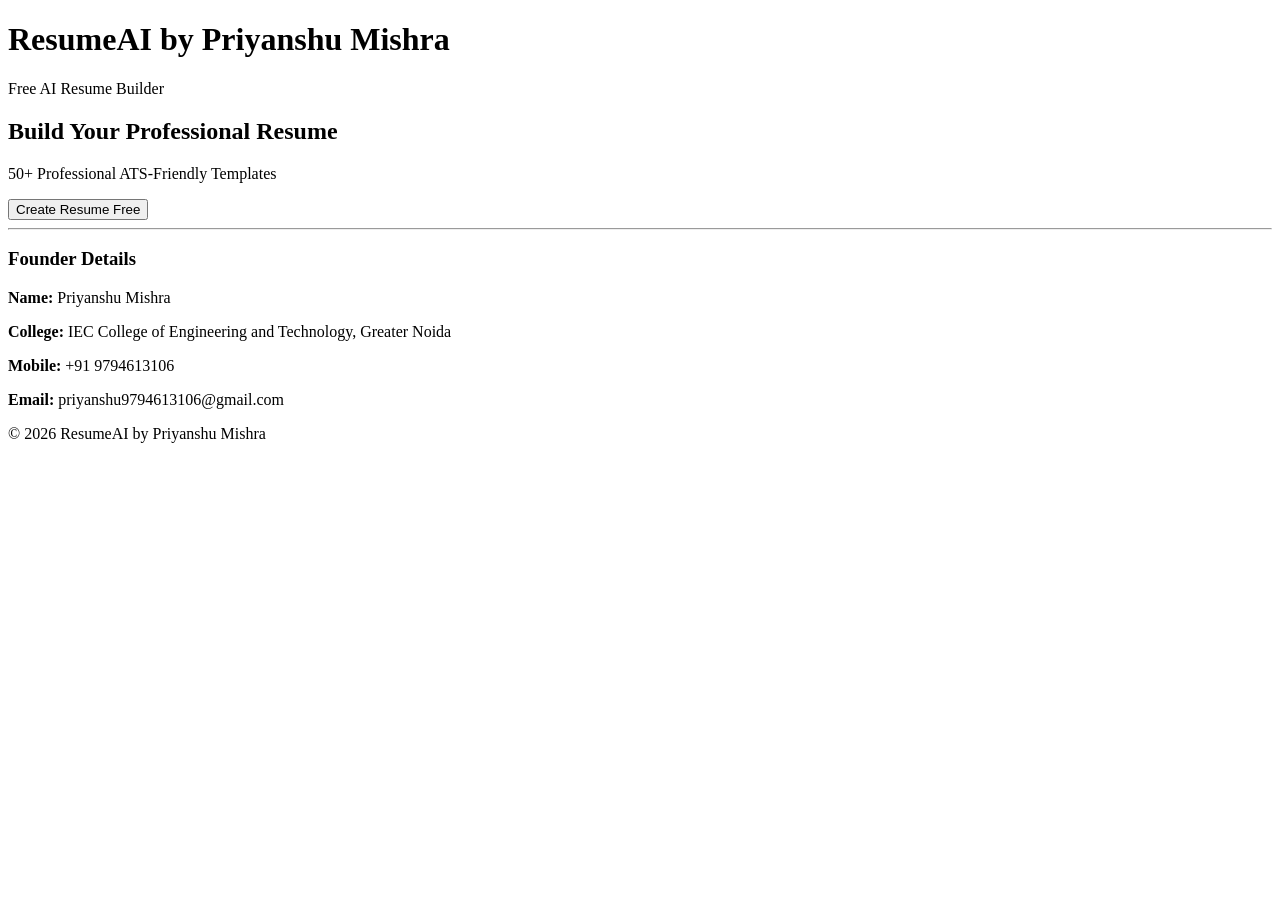
==== index.html @ 83fad62c "Create index.html" ====
<!DOCTYPE html>
<html lang="en">
<head>
  <meta charset="UTF-8">
  <meta name="viewport" content="width=device-width, initial-scale=1.0">
  <title>ResumeAI by Priyanshu Mishra</title>
  <link rel="stylesheet" href="style.css">
</head>
<body>

<header>
  <h1>ResumeAI by Priyanshu Mishra</h1>
  <p>Free AI Resume Builder</p>
</header>

<section>
  <h2>Build Your Professional Resume</h2>
  <p>50+ Professional ATS-Friendly Templates</p>
  <button>Create Resume Free</button>

  <hr>

  <h3>Founder Details</h3>
  <p><strong>Name:</strong> Priyanshu Mishra</p>
  <p><strong>College:</strong> IEC College of Engineering and Technology, Greater Noida</p>
  <p><strong>Mobile:</strong> +91 9794613106</p>
  <p><strong>Email:</strong> priyanshu9794613106@gmail.com</p>
</section>

<footer>
  <p>© 2026 ResumeAI by Priyanshu Mishra</p>
</footer>

</body>
</html>
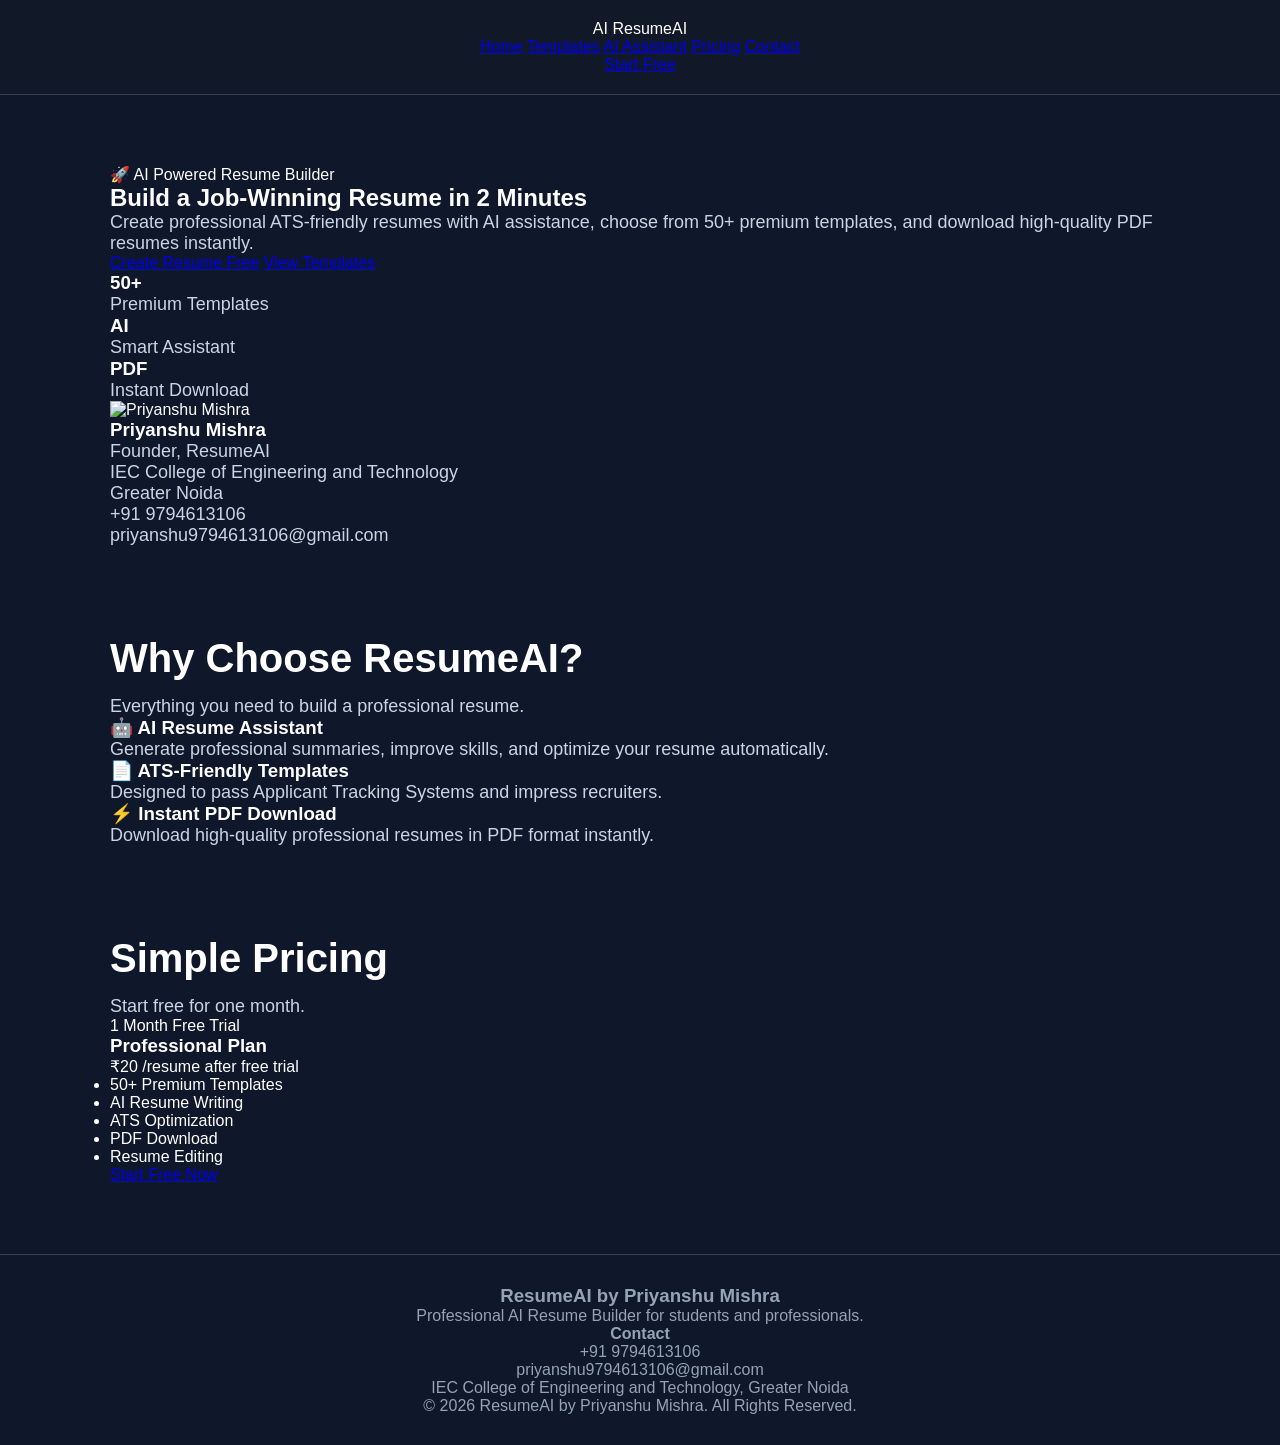
==== commit 8a52b92a: "Update index.html" ====
--- a/index.html
+++ b/index.html
@@ -3,33 +3,204 @@
 <head>
   <meta charset="UTF-8">
   <meta name="viewport" content="width=device-width, initial-scale=1.0">
-  <title>ResumeAI by Priyanshu Mishra</title>
+  <title>ResumeAI by Priyanshu Mishra | AI Resume Builder</title>
+
+  <meta name="description" content="Create professional ATS-friendly resumes with AI. 50+ premium templates, instant PDF download, and smart resume creation.">
+
+  <link rel="preconnect" href="https://fonts.googleapis.com">
+  <link rel="preconnect" href="https://fonts.gstatic.com" crossorigin>
+  <link href="https://fonts.googleapis.com/css2?family=Poppins:wght@300;400;500;600;700;800&display=swap" rel="stylesheet">
+
   <link rel="stylesheet" href="style.css">
 </head>
 <body>
 
-<header>
-  <h1>ResumeAI by Priyanshu Mishra</h1>
-  <p>Free AI Resume Builder</p>
-</header>
-
-<section>
-  <h2>Build Your Professional Resume</h2>
-  <p>50+ Professional ATS-Friendly Templates</p>
-  <button>Create Resume Free</button>
-
-  <hr>
-
-  <h3>Founder Details</h3>
-  <p><strong>Name:</strong> Priyanshu Mishra</p>
-  <p><strong>College:</strong> IEC College of Engineering and Technology, Greater Noida</p>
-  <p><strong>Mobile:</strong> +91 9794613106</p>
-  <p><strong>Email:</strong> priyanshu9794613106@gmail.com</p>
-</section>
-
-<footer>
-  <p>© 2026 ResumeAI by Priyanshu Mishra</p>
-</footer>
+  <!-- Navigation -->
+  <header class="navbar">
+    <div class="container nav-container">
+      <div class="logo">
+        <span class="logo-icon">AI</span>
+        <span>ResumeAI</span>
+      </div>
+
+      <nav class="nav-links">
+        <a href="#home">Home</a>
+        <a href="#templates">Templates</a>
+        <a href="#ai">AI Assistant</a>
+        <a href="#pricing">Pricing</a>
+        <a href="#contact">Contact</a>
+      </nav>
+
+      <a href="#pricing" class="nav-btn">Start Free</a>
+    </div>
+  </header>
+
+  <!-- Hero -->
+  <section class="hero" id="home">
+    <div class="container hero-grid">
+
+      <div class="hero-content">
+
+        <div class="hero-badge">
+          🚀 AI Powered Resume Builder
+        </div>
+
+        <h1>
+          Build a Job-Winning Resume in
+          <span>2 Minutes</span>
+        </h1>
+
+        <p class="hero-text">
+          Create professional ATS-friendly resumes with AI assistance,
+          choose from 50+ premium templates, and download high-quality PDF resumes instantly.
+        </p>
+
+        <div class="hero-buttons">
+          <a href="#pricing" class="btn-primary">Create Resume Free</a>
+          <a href="#templates" class="btn-secondary">View Templates</a>
+        </div>
+
+        <div class="hero-stats">
+          <div class="stat">
+            <h3>50+</h3>
+            <p>Premium Templates</p>
+          </div>
+
+          <div class="stat">
+            <h3>AI</h3>
+            <p>Smart Assistant</p>
+          </div>
+
+          <div class="stat">
+            <h3>PDF</h3>
+            <p>Instant Download</p>
+          </div>
+        </div>
+
+      </div>
+
+      <div class="hero-image">
+
+        <div class="profile-card">
+
+          <img src="profile.jpg" alt="Priyanshu Mishra">
+
+          <h3>Priyanshu Mishra</h3>
+
+          <p>Founder, ResumeAI</p>
+
+          <div class="profile-info">
+            <p>IEC College of Engineering and Technology</p>
+            <p>Greater Noida</p>
+            <p>+91 9794613106</p>
+            <p>priyanshu9794613106@gmail.com</p>
+          </div>
+
+        </div>
+
+      </div>
+
+    </div>
+  </section>
+
+  <!-- Features -->
+  <section class="features">
+
+    <div class="container">
+
+      <div class="section-title">
+        <h2>Why Choose ResumeAI?</h2>
+        <p>Everything you need to build a professional resume.</p>
+      </div>
+
+      <div class="feature-grid">
+
+        <div class="feature-card">
+          <h3>🤖 AI Resume Assistant</h3>
+          <p>Generate professional summaries, improve skills, and optimize your resume automatically.</p>
+        </div>
+
+        <div class="feature-card">
+          <h3>📄 ATS-Friendly Templates</h3>
+          <p>Designed to pass Applicant Tracking Systems and impress recruiters.</p>
+        </div>
+
+        <div class="feature-card">
+          <h3>⚡ Instant PDF Download</h3>
+          <p>Download high-quality professional resumes in PDF format instantly.</p>
+        </div>
+
+      </div>
+
+    </div>
+
+  </section>
+
+  <!-- Pricing -->
+  <section class="pricing" id="pricing">
+
+    <div class="container">
+
+      <div class="section-title">
+        <h2>Simple Pricing</h2>
+        <p>Start free for one month.</p>
+      </div>
+
+      <div class="pricing-card">
+
+        <div class="pricing-badge">
+          1 Month Free Trial
+        </div>
+
+        <h3>Professional Plan</h3>
+
+        <div class="price">
+          ₹20
+          <span>/resume after free trial</span>
+        </div>
+
+        <ul class="pricing-list">
+          <li>50+ Premium Templates</li>
+          <li>AI Resume Writing</li>
+          <li>ATS Optimization</li>
+          <li>PDF Download</li>
+          <li>Resume Editing</li>
+        </ul>
+
+        <a href="#" class="btn-primary full-width">Start Free Now</a>
+
+      </div>
+
+    </div>
+
+  </section>
+
+  <!-- Footer -->
+  <footer class="footer" id="contact">
+
+    <div class="container footer-grid">
+
+      <div>
+        <h3>ResumeAI by Priyanshu Mishra</h3>
+        <p>Professional AI Resume Builder for students and professionals.</p>
+      </div>
+
+      <div>
+        <h4>Contact</h4>
+        <p>+91 9794613106</p>
+        <p>priyanshu9794613106@gmail.com</p>
+        <p>IEC College of Engineering and Technology, Greater Noida</p>
+      </div>
+
+    </div>
+
+    <div class="footer-bottom">
+      © 2026 ResumeAI by Priyanshu Mishra. All Rights Reserved.
+    </div>
+
+  </footer>
+
+  <script src="script.js"></script>
 
 </body>
 </html>
--- a/style.css
+++ b/style.css
@@ -0,0 +1,65 @@
+*{
+  margin:0;
+  padding:0;
+  box-sizing:border-box;
+  font-family:Arial, sans-serif;
+}
+
+body{
+  background:#0f172a;
+  color:white;
+}
+
+header{
+  background:#111827;
+  padding:20px;
+  text-align:center;
+  border-bottom:1px solid #334155;
+}
+
+header h1{
+  font-size:32px;
+  color:#3b82f6;
+}
+
+header p{
+  color:#cbd5e1;
+}
+
+section{
+  max-width:1100px;
+  margin:50px auto;
+  padding:20px;
+}
+
+h2{
+  font-size:40px;
+  margin-bottom:15px;
+}
+
+section p{
+  color:#cbd5e1;
+  font-size:18px;
+}
+
+button{
+  margin-top:25px;
+  padding:15px 30px;
+  background:#2563eb;
+  color:white;
+  border:none;
+  border-radius:12px;
+  font-size:18px;
+  cursor:pointer;
+}
+
+button:hover{
+  background:#1d4ed8;
+}
+
+footer{
+  text-align:center;
+  padding:30px;
+  border-top:1px solid #334155;
+  color:#94a3b8;
+}
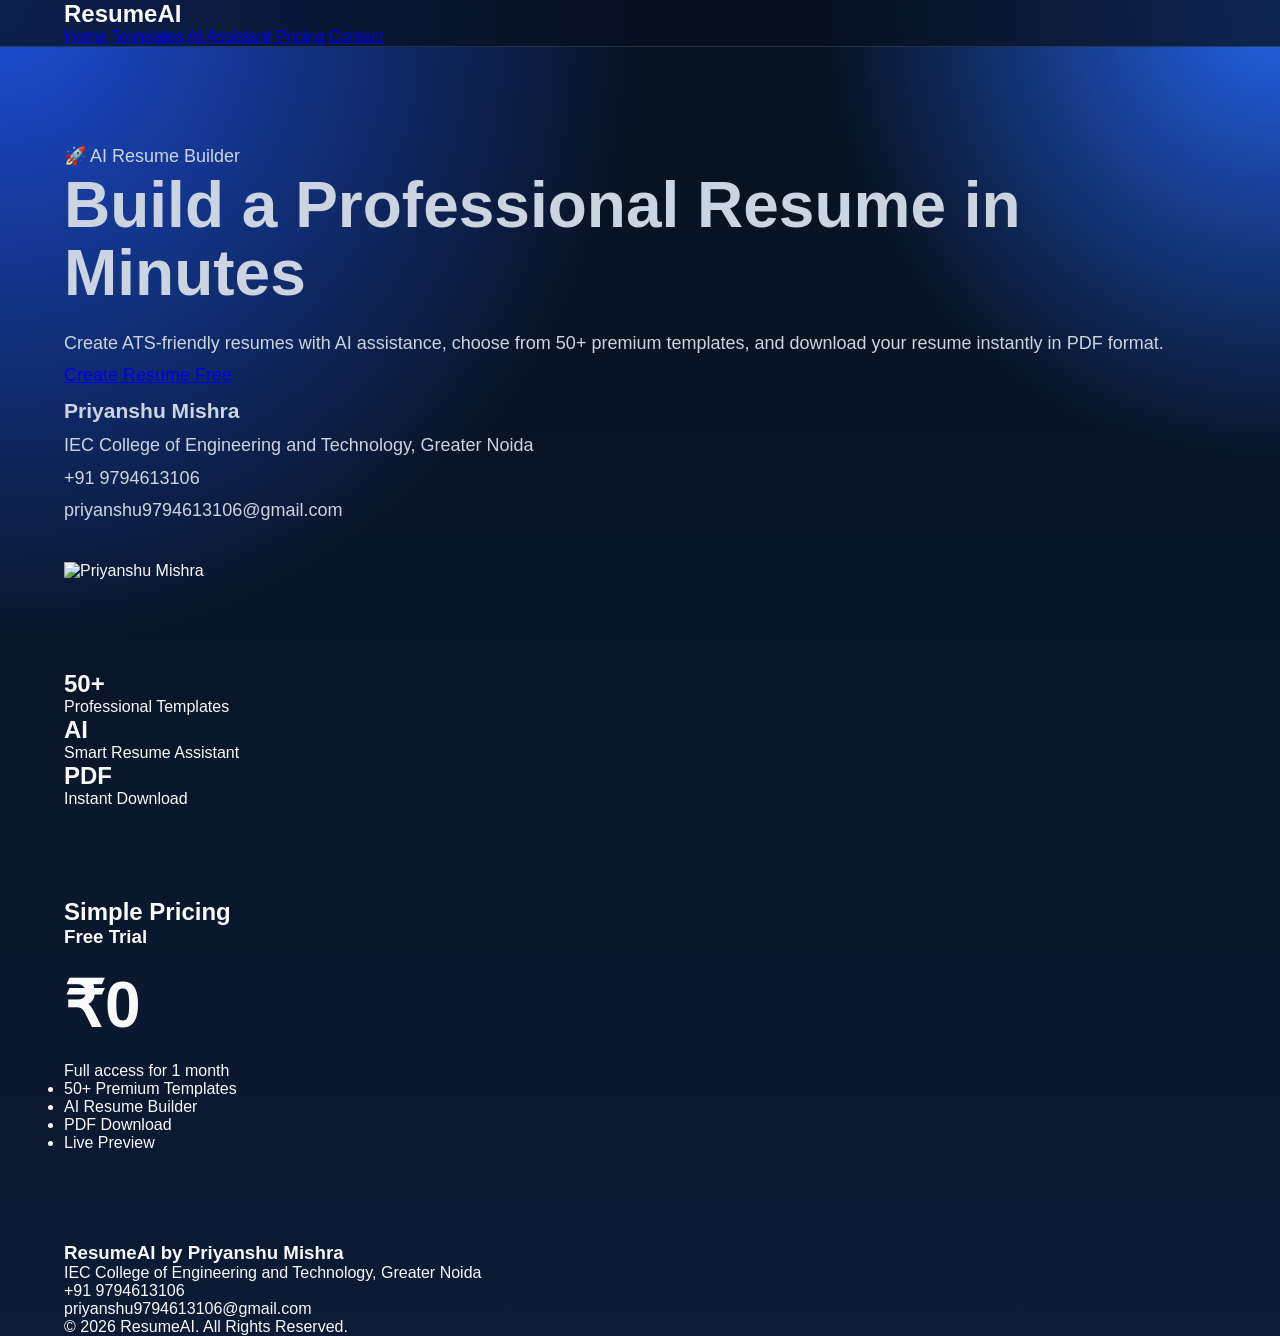
==== commit 0b88d64d: "Update index.html" ====
--- a/index.html
+++ b/index.html
@@ -3,204 +3,95 @@
 <head>
   <meta charset="UTF-8">
   <meta name="viewport" content="width=device-width, initial-scale=1.0">
-  <title>ResumeAI by Priyanshu Mishra | AI Resume Builder</title>
-
-  <meta name="description" content="Create professional ATS-friendly resumes with AI. 50+ premium templates, instant PDF download, and smart resume creation.">
-
-  <link rel="preconnect" href="https://fonts.googleapis.com">
-  <link rel="preconnect" href="https://fonts.gstatic.com" crossorigin>
-  <link href="https://fonts.googleapis.com/css2?family=Poppins:wght@300;400;500;600;700;800&display=swap" rel="stylesheet">
-
+  <title>ResumeAI by Priyanshu Mishra</title>
+  <meta name="description" content="AI-powered professional resume builder by Priyanshu Mishra">
   <link rel="stylesheet" href="style.css">
 </head>
 <body>
 
-  <!-- Navigation -->
   <header class="navbar">
-    <div class="container nav-container">
-      <div class="logo">
-        <span class="logo-icon">AI</span>
-        <span>ResumeAI</span>
-      </div>
-
-      <nav class="nav-links">
+    <div class="container">
+      <h2 class="logo">ResumeAI</h2>
+      <nav>
         <a href="#home">Home</a>
         <a href="#templates">Templates</a>
         <a href="#ai">AI Assistant</a>
         <a href="#pricing">Pricing</a>
         <a href="#contact">Contact</a>
       </nav>
-
-      <a href="#pricing" class="nav-btn">Start Free</a>
     </div>
   </header>
 
-  <!-- Hero -->
   <section class="hero" id="home">
-    <div class="container hero-grid">
-
-      <div class="hero-content">
-
-        <div class="hero-badge">
-          🚀 AI Powered Resume Builder
-        </div>
-
-        <h1>
-          Build a Job-Winning Resume in
-          <span>2 Minutes</span>
-        </h1>
-
-        <p class="hero-text">
-          Create professional ATS-friendly resumes with AI assistance,
-          choose from 50+ premium templates, and download high-quality PDF resumes instantly.
+    <div class="container hero-content">
+      <div class="hero-text">
+        <span class="badge">🚀 AI Resume Builder</span>
+        <h1>Build a Professional Resume in Minutes</h1>
+        <p>
+          Create ATS-friendly resumes with AI assistance, choose from 50+ premium
+          templates, and download your resume instantly in PDF format.
         </p>
 
-        <div class="hero-buttons">
-          <a href="#pricing" class="btn-primary">Create Resume Free</a>
-          <a href="#templates" class="btn-secondary">View Templates</a>
+        <a href="resume.html" class="btn">Create Resume Free</a>
+
+        <div class="founder-info">
+          <h3>Priyanshu Mishra</h3>
+          <p>IEC College of Engineering and Technology, Greater Noida</p>
+          <p>+91 9794613106</p>
+          <p>priyanshu9794613106@gmail.com</p>
         </div>
-
-        <div class="hero-stats">
-          <div class="stat">
-            <h3>50+</h3>
-            <p>Premium Templates</p>
-          </div>
-
-          <div class="stat">
-            <h3>AI</h3>
-            <p>Smart Assistant</p>
-          </div>
-
-          <div class="stat">
-            <h3>PDF</h3>
-            <p>Instant Download</p>
-          </div>
-        </div>
-
       </div>
 
       <div class="hero-image">
-
-        <div class="profile-card">
-
-          <img src="profile.jpg" alt="Priyanshu Mishra">
-
-          <h3>Priyanshu Mishra</h3>
-
-          <p>Founder, ResumeAI</p>
-
-          <div class="profile-info">
-            <p>IEC College of Engineering and Technology</p>
-            <p>Greater Noida</p>
-            <p>+91 9794613106</p>
-            <p>priyanshu9794613106@gmail.com</p>
-          </div>
-
-        </div>
-
+        <img src="assets/profile.jpg" alt="Priyanshu Mishra">
       </div>
-
     </div>
   </section>
 
-  <!-- Features -->
-  <section class="features">
-
+  <section class="stats">
     <div class="container">
-
-      <div class="section-title">
-        <h2>Why Choose ResumeAI?</h2>
-        <p>Everything you need to build a professional resume.</p>
+      <div class="stat-box">
+        <h2>50+</h2>
+        <p>Professional Templates</p>
       </div>
-
-      <div class="feature-grid">
-
-        <div class="feature-card">
-          <h3>🤖 AI Resume Assistant</h3>
-          <p>Generate professional summaries, improve skills, and optimize your resume automatically.</p>
-        </div>
-
-        <div class="feature-card">
-          <h3>📄 ATS-Friendly Templates</h3>
-          <p>Designed to pass Applicant Tracking Systems and impress recruiters.</p>
-        </div>
-
-        <div class="feature-card">
-          <h3>⚡ Instant PDF Download</h3>
-          <p>Download high-quality professional resumes in PDF format instantly.</p>
-        </div>
-
+      <div class="stat-box">
+        <h2>AI</h2>
+        <p>Smart Resume Assistant</p>
       </div>
-
+      <div class="stat-box">
+        <h2>PDF</h2>
+        <p>Instant Download</p>
+      </div>
     </div>
-
   </section>
 
-  <!-- Pricing -->
   <section class="pricing" id="pricing">
-
     <div class="container">
-
-      <div class="section-title">
-        <h2>Simple Pricing</h2>
-        <p>Start free for one month.</p>
+      <h2>Simple Pricing</h2>
+      <div class="price-card">
+        <h3>Free Trial</h3>
+        <p class="price">₹0</p>
+        <p>Full access for 1 month</p>
+        <ul>
+          <li>50+ Premium Templates</li>
+          <li>AI Resume Builder</li>
+          <li>PDF Download</li>
+          <li>Live Preview</li>
+        </ul>
       </div>
-
-      <div class="pricing-card">
-
-        <div class="pricing-badge">
-          1 Month Free Trial
-        </div>
-
-        <h3>Professional Plan</h3>
-
-        <div class="price">
-          ₹20
-          <span>/resume after free trial</span>
-        </div>
-
-        <ul class="pricing-list">
-          <li>50+ Premium Templates</li>
-          <li>AI Resume Writing</li>
-          <li>ATS Optimization</li>
-          <li>PDF Download</li>
-          <li>Resume Editing</li>
-        </ul>
-
-        <a href="#" class="btn-primary full-width">Start Free Now</a>
-
-      </div>
-
     </div>
-
   </section>
 
-  <!-- Footer -->
-  <footer class="footer" id="contact">
-
-    <div class="container footer-grid">
-
-      <div>
-        <h3>ResumeAI by Priyanshu Mishra</h3>
-        <p>Professional AI Resume Builder for students and professionals.</p>
-      </div>
-
-      <div>
-        <h4>Contact</h4>
-        <p>+91 9794613106</p>
-        <p>priyanshu9794613106@gmail.com</p>
-        <p>IEC College of Engineering and Technology, Greater Noida</p>
-      </div>
-
+  <footer id="contact">
+    <div class="container">
+      <h3>ResumeAI by Priyanshu Mishra</h3>
+      <p>IEC College of Engineering and Technology, Greater Noida</p>
+      <p>+91 9794613106</p>
+      <p>priyanshu9794613106@gmail.com</p>
+      <p>© 2026 ResumeAI. All Rights Reserved.</p>
     </div>
-
-    <div class="footer-bottom">
-      © 2026 ResumeAI by Priyanshu Mishra. All Rights Reserved.
-    </div>
-
   </footer>
 
   <script src="script.js"></script>
-
 </body>
 </html>
--- a/style.css
+++ b/style.css
@@ -2,64 +2,400 @@
   margin:0;
   padding:0;
   box-sizing:border-box;
-  font-family:Arial, sans-serif;
+}
+
+:root{
+  --bg:#07111f;
+  --bg2:#0b1b34;
+  --card:rgba(255,255,255,.08);
+  --border:rgba(255,255,255,.12);
+  --text:#f8fafc;
+  --muted:#cbd5e1;
+  --blue:#2563eb;
+  --blue2:#3b82f6;
 }
 
 body{
-  background:#0f172a;
-  color:white;
-}
-
-header{
-  background:#111827;
-  padding:20px;
+  font-family:'Poppins',sans-serif;
+  background:
+    radial-gradient(circle at top left,#1d4ed8 0%,transparent 35%),
+    radial-gradient(circle at top right,#2563eb 0%,transparent 25%),
+    linear-gradient(180deg,var(--bg),var(--bg2));
+  color:var(--text);
+}
+
+.container{
+  width:90%;
+  max-width:1200px;
+  margin:auto;
+}
+
+.navbar{
+  position:fixed;
+  top:0;
+  left:0;
+  width:100%;
+  z-index:1000;
+  background:rgba(7,17,31,.75);
+  backdrop-filter:blur(18px);
+  border-bottom:1px solid var(--border);
+}
+
+.nav-container{
+  display:flex;
+  align-items:center;
+  justify-content:space-between;
+  padding:18px 0;
+}
+
+.logo{
+  display:flex;
+  align-items:center;
+  gap:10px;
+  font-size:24px;
+  font-weight:700;
+}
+
+.logo-icon{
+  width:38px;
+  height:38px;
+  border-radius:12px;
+  display:flex;
+  align-items:center;
+  justify-content:center;
+  background:linear-gradient(135deg,var(--blue),var(--blue2));
+}
+
+.nav-links{
+  display:flex;
+  gap:30px;
+}
+
+.nav-links a{
+  color:var(--muted);
+  text-decoration:none;
+  transition:.3s;
+}
+
+.nav-links a:hover{
+  color:#fff;
+}
+
+.nav-btn{
+  background:linear-gradient(135deg,var(--blue),var(--blue2));
+  color:#fff;
+  text-decoration:none;
+  padding:12px 22px;
+  border-radius:14px;
+  font-weight:600;
+}
+
+.hero{
+  padding:140px 0 90px;
+}
+
+.hero-grid{
+  display:grid;
+  grid-template-columns:1.1fr .9fr;
+  gap:60px;
+  align-items:center;
+}
+
+.hero-badge{
+  display:inline-block;
+  padding:10px 18px;
+  border-radius:999px;
+  background:rgba(37,99,235,.15);
+  border:1px solid rgba(59,130,246,.35);
+  color:#bfdbfe;
+  margin-bottom:20px;
+}
+
+.hero h1{
+  font-size:64px;
+  line-height:1.05;
+  margin-bottom:20px;
+}
+
+.hero h1 span{
+  color:#60a5fa;
+}
+
+.hero-text{
+  font-size:18px;
+  color:var(--muted);
+  line-height:1.8;
+  margin-bottom:35px;
+}
+
+.hero-buttons{
+  display:flex;
+  gap:18px;
+  margin-bottom:40px;
+}
+
+.btn-primary,.btn-secondary{
+  padding:16px 28px;
+  border-radius:16px;
+  text-decoration:none;
+  font-weight:600;
+}
+
+.btn-primary{
+  background:linear-gradient(135deg,var(--blue),var(--blue2));
+  color:#fff;
+}
+
+.btn-secondary{
+  border:1px solid var(--border);
+  color:#fff;
+  background:rgba(255,255,255,.04);
+}
+
+.hero-stats{
+  display:flex;
+  gap:35px;
+}
+
+.stat h3{
+  font-size:34px;
+  color:#60a5fa;
+}
+
+.stat p{
+  color:var(--muted);
+}
+
+.profile-card{
+  background:var(--card);
+  border:1px solid var(--border);
+  border-radius:30px;
+  padding:32px;
+  backdrop-filter:blur(20px);
   text-align:center;
-  border-bottom:1px solid #334155;
-}
-
-header h1{
-  font-size:32px;
-  color:#3b82f6;
-}
-
-header p{
-  color:#cbd5e1;
-}
-
-section{
-  max-width:1100px;
-  margin:50px auto;
-  padding:20px;
-}
-
-h2{
-  font-size:40px;
-  margin-bottom:15px;
-}
-
-section p{
-  color:#cbd5e1;
+  box-shadow:0 25px 60px rgba(0,0,0,.35);
+}
+
+.profile-card img{
+  width:170px;
+  height:170px;
+  border-radius:50%;
+  object-fit:cover;
+  border:5px solid rgba(255,255,255,.12);
+  margin-bottom:18px;
+}
+
+.profile-card h3{
+  font-size:28px;
+}
+
+.profile-card p{
+  color:var(--muted);
+}
+
+.profile-info{
+  margin-top:18px;
+  padding-top:18px;
+  border-top:1px solid var(--border);
+}
+
+.profile-info p{
+  margin:10px 0;
+}
+
+.features{
+  padding:90px 0;
+}
+
+.section-title{
+  text-align:center;
+  margin-bottom:50px;
+}
+
+.section-title h2{
+  font-size:42px;
+  margin-bottom:12px;
+}
+
+.section-title p{
+  color:var(--muted);
+}
+
+.feature-grid{
+  display:grid;
+  grid-template-columns:repeat(3,1fr);
+  gap:28px;
+}
+
+.feature-card{
+  background:var(--card);
+  border:1px solid var(--border);
+  border-radius:24px;
+  padding:30px;
+  backdrop-filter:blur(16px);
+  transition:.3s;
+}
+
+.feature-card:hover{
+  transform:translateY(-8px);
+  border-color:rgba(96,165,250,.4);
+}
+
+.feature-card h3{
+  margin-bottom:14px;
+}
+
+.feature-card p{
+  color:var(--muted);
+  line-height:1.7;
+}
+
+.pricing{
+  padding:90px 0;
+}
+
+.pricing-card{
+  max-width:520px;
+  margin:auto;
+  background:var(--card);
+  border:1px solid var(--border);
+  border-radius:28px;
+  padding:40px;
+  text-align:center;
+  backdrop-filter:blur(20px);
+}
+
+.pricing-badge{
+  display:inline-block;
+  padding:8px 16px;
+  border-radius:999px;
+  background:rgba(34,197,94,.15);
+  color:#bbf7d0;
+  margin-bottom:18px;
+}
+
+.price{
+  font-size:64px;
+  font-weight:800;
+  margin:20px 0;
+}
+
+.price span{
+  display:block;
   font-size:18px;
-}
-
-button{
-  margin-top:25px;
-  padding:15px 30px;
+  color:var(--muted);
+}
+
+.pricing-list{
+  list-style:none;
+  text-align:left;
+  margin:28px 0;
+}
+
+.pricing-list li{
+  padding:14px 0;
+  border-bottom:1px solid var(--border);
+}
+
+.full-width{
+  width:100%;
+  display:block;
+}
+
+.footer{
+  padding:70px 0 30px;
+  border-top:1px solid var(--border);
+}
+
+.footer-grid{
+  display:grid;
+  grid-template-columns:1fr 1fr;
+  gap:40px;
+}
+
+.footer h3,.footer h4{
+  margin-bottom:12px;
+}
+
+.footer p{
+  color:var(--muted);
+  line-height:1.8;
+}
+
+.footer-bottom{
+  margin-top:30px;
+  text-align:center;
+  color:#94a3b8;
+}
+
+@media (max-width:900px){
+  .hero-grid,
+  .feature-grid,
+  .footer-grid{
+    grid-template-columns:1fr;
+  }
+
+  .nav-links{
+    display:none;
+  }
+
+  .hero h1{
+    font-size:44px;
+  }
+
+  .hero-buttons,
+  .hero-stats{
+    flex-direction:column;
+  }
+}
+.premium-card{
+  position:relative;
+  background:linear-gradient(180deg,rgba(255,255,255,.12),rgba(255,255,255,.06));
+  border:1px solid rgba(255,255,255,.18);
+  box-shadow:0 30px 80px rgba(0,0,0,.45);
+}
+
+.verified-badge{
+  position:absolute;
+  top:18px;
+  right:18px;
   background:#2563eb;
   color:white;
-  border:none;
-  border-radius:12px;
-  font-size:18px;
-  cursor:pointer;
-}
-
-button:hover{
-  background:#1d4ed8;
-}
-
-footer{
-  text-align:center;
-  padding:30px;
-  border-top:1px solid #334155;
-  color:#94a3b8;
-}
+  padding:8px 14px;
+  border-radius:999px;
+  font-size:13px;
+  font-weight:600;
+}
+
+.founder-photo{
+  width:190px;
+  height:190px;
+  object-fit:cover;
+  border-radius:50%;
+  border:5px solid rgba(96,165,250,.45);
+  box-shadow:0 0 40px rgba(37,99,235,.45);
+  margin-bottom:20px;
+}
+
+.founder-role{
+  color:#93c5fd;
+  font-weight:600;
+  margin-bottom:20px;
+}
+
+.founder-social{
+  display:flex;
+  flex-wrap:wrap;
+  justify-content:center;
+  gap:10px;
+  margin-top:20px;
+}
+
+.founder-social span{
+  background:rgba(37,99,235,.15);
+  border:1px solid rgba(96,165,250,.3);
+  color:#bfdbfe;
+  padding:8px 12px;
+  border-radius:999px;
+  font-size:13px;
+}
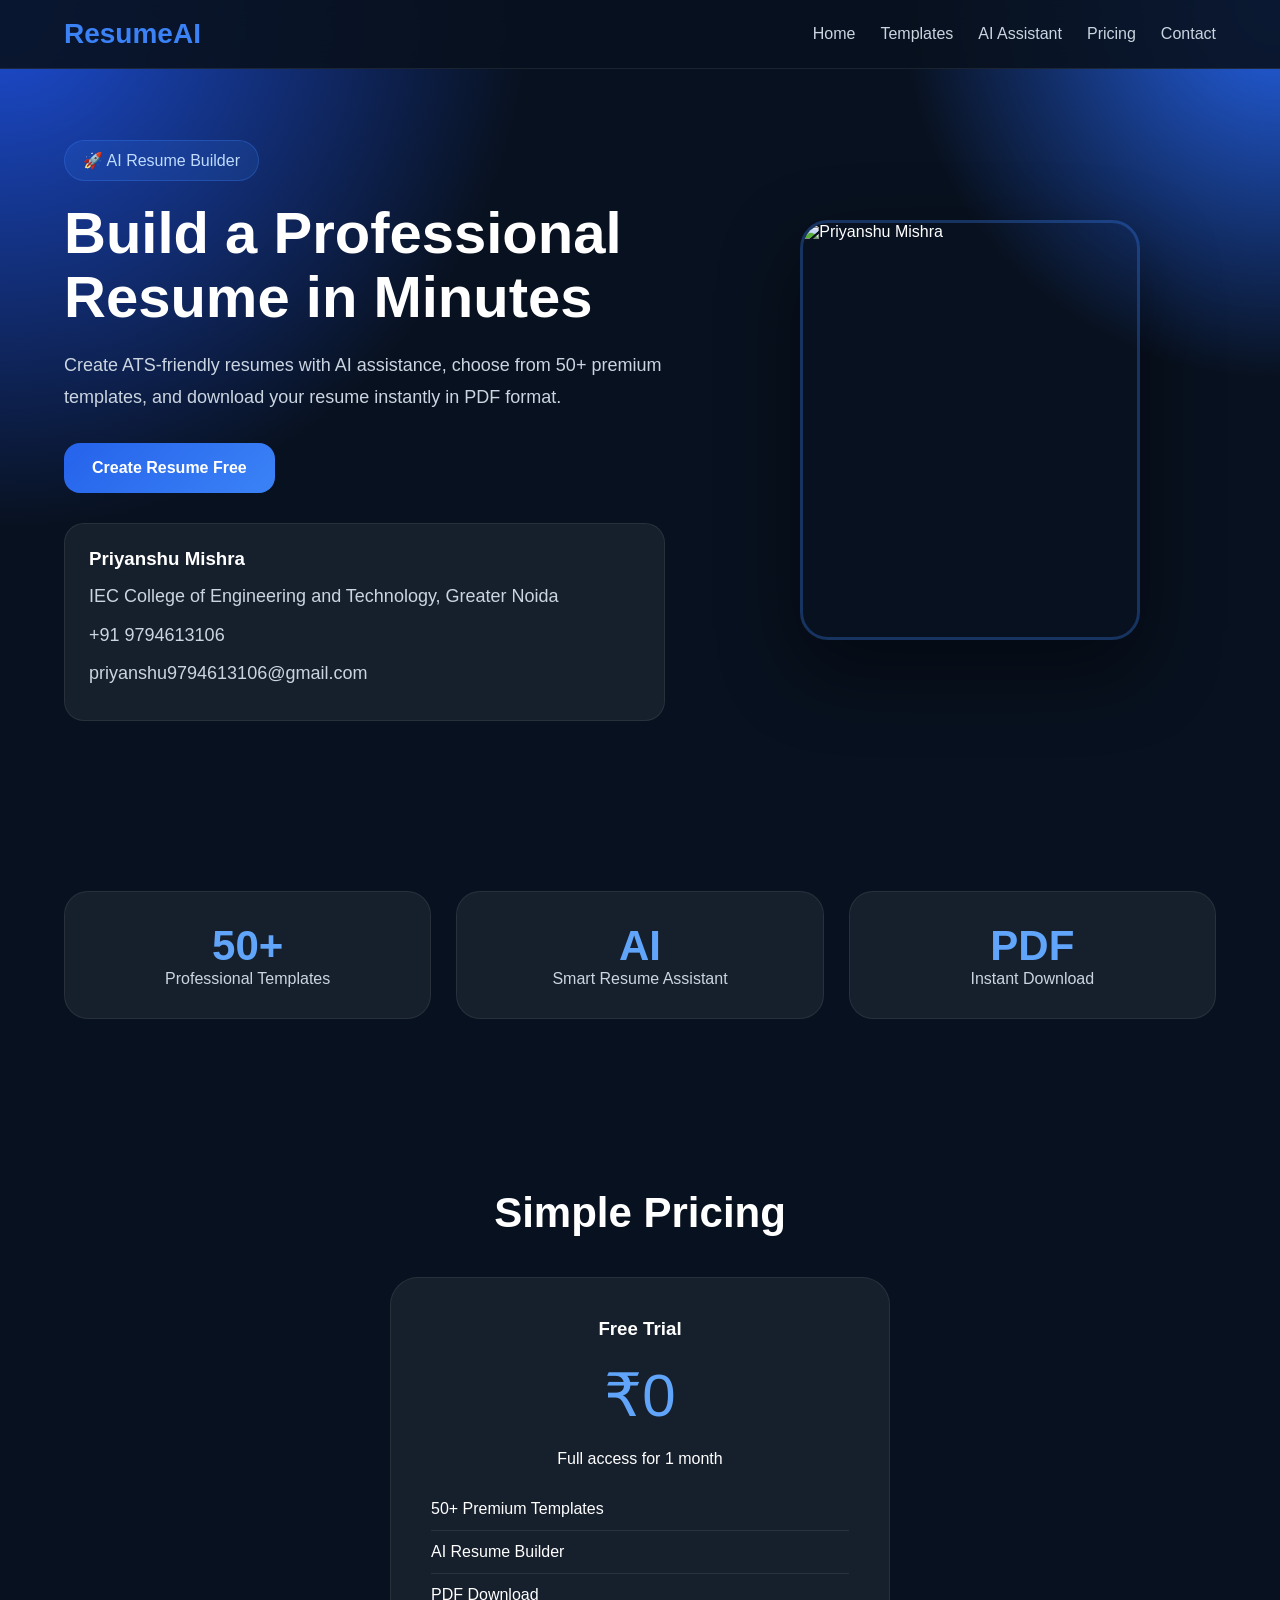
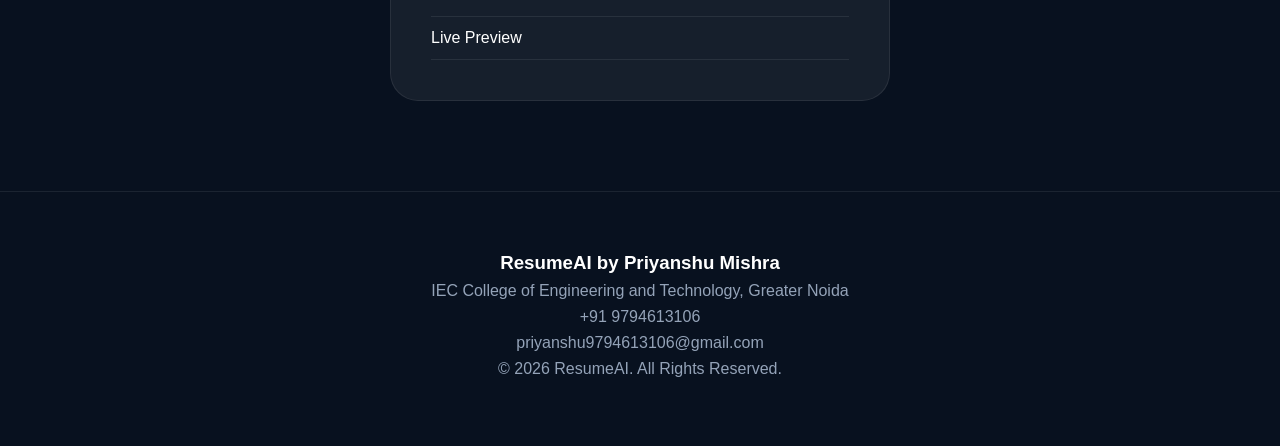
==== commit 1b63e30e: "Update index.html" ====
--- a/index.html
+++ b/index.html
@@ -7,6 +7,7 @@
   <meta name="description" content="AI-powered professional resume builder by Priyanshu Mishra">
   <link rel="stylesheet" href="style.css">
 </head>
+  <script src="https://cdnjs.cloudflare.com/ajax/libs/html2pdf.js/0.10.1/html2pdf.bundle.min.js"></script>
 <body>
 
   <header class="navbar">
--- a/style.css
+++ b/style.css
@@ -4,24 +4,10 @@
   box-sizing:border-box;
 }
 
-:root{
-  --bg:#07111f;
-  --bg2:#0b1b34;
-  --card:rgba(255,255,255,.08);
-  --border:rgba(255,255,255,.12);
-  --text:#f8fafc;
-  --muted:#cbd5e1;
-  --blue:#2563eb;
-  --blue2:#3b82f6;
-}
-
 body{
-  font-family:'Poppins',sans-serif;
-  background:
-    radial-gradient(circle at top left,#1d4ed8 0%,transparent 35%),
-    radial-gradient(circle at top right,#2563eb 0%,transparent 25%),
-    linear-gradient(180deg,var(--bg),var(--bg2));
-  color:var(--text);
+  font-family:Arial,sans-serif;
+  background:#08111f;
+  color:#fff;
 }
 
 .container{
@@ -33,369 +19,265 @@
 .navbar{
   position:fixed;
   top:0;
-  left:0;
   width:100%;
+  background:rgba(8,17,31,0.9);
+  backdrop-filter:blur(12px);
+  border-bottom:1px solid rgba(255,255,255,0.08);
   z-index:1000;
-  background:rgba(7,17,31,.75);
-  backdrop-filter:blur(18px);
-  border-bottom:1px solid var(--border);
-}
-
-.nav-container{
+}
+
+.navbar .container{
   display:flex;
+  justify-content:space-between;
   align-items:center;
-  justify-content:space-between;
   padding:18px 0;
 }
 
 .logo{
+  color:#3b82f6;
+  font-size:28px;
+}
+
+nav{
   display:flex;
-  align-items:center;
-  gap:10px;
-  font-size:24px;
-  font-weight:700;
-}
-
-.logo-icon{
-  width:38px;
-  height:38px;
-  border-radius:12px;
-  display:flex;
-  align-items:center;
-  justify-content:center;
-  background:linear-gradient(135deg,var(--blue),var(--blue2));
-}
-
-.nav-links{
-  display:flex;
-  gap:30px;
-}
-
-.nav-links a{
-  color:var(--muted);
+  gap:25px;
+}
+
+nav a{
+  color:#cbd5e1;
   text-decoration:none;
-  transition:.3s;
-}
-
-.nav-links a:hover{
+  font-weight:500;
+}
+
+nav a:hover{
   color:#fff;
-}
-
-.nav-btn{
-  background:linear-gradient(135deg,var(--blue),var(--blue2));
-  color:#fff;
-  text-decoration:none;
-  padding:12px 22px;
-  border-radius:14px;
-  font-weight:600;
 }
 
 .hero{
   padding:140px 0 90px;
-}
-
-.hero-grid{
+  background:
+    radial-gradient(circle at top left,#1d4ed8 0%,transparent 35%),
+    radial-gradient(circle at top right,#2563eb 0%,transparent 25%);
+}
+
+.hero-content{
   display:grid;
   grid-template-columns:1.1fr .9fr;
   gap:60px;
   align-items:center;
 }
 
-.hero-badge{
+.badge{
   display:inline-block;
   padding:10px 18px;
   border-radius:999px;
-  background:rgba(37,99,235,.15);
-  border:1px solid rgba(59,130,246,.35);
+  background:rgba(59,130,246,0.15);
+  border:1px solid rgba(59,130,246,0.3);
   color:#bfdbfe;
   margin-bottom:20px;
 }
 
-.hero h1{
-  font-size:64px;
-  line-height:1.05;
+.hero-text h1{
+  font-size:58px;
+  line-height:1.1;
   margin-bottom:20px;
 }
 
-.hero h1 span{
-  color:#60a5fa;
-}
-
-.hero-text{
+.hero-text p{
   font-size:18px;
-  color:var(--muted);
+  color:#cbd5e1;
   line-height:1.8;
-  margin-bottom:35px;
-}
-
-.hero-buttons{
-  display:flex;
-  gap:18px;
-  margin-bottom:40px;
-}
-
-.btn-primary,.btn-secondary{
+  margin-bottom:30px;
+}
+
+.btn{
+  display:inline-block;
   padding:16px 28px;
   border-radius:16px;
+  background:linear-gradient(135deg,#2563eb,#3b82f6);
+  color:#fff;
   text-decoration:none;
   font-weight:600;
 }
 
-.btn-primary{
-  background:linear-gradient(135deg,var(--blue),var(--blue2));
-  color:#fff;
-}
-
-.btn-secondary{
-  border:1px solid var(--border);
-  color:#fff;
-  background:rgba(255,255,255,.04);
-}
-
-.hero-stats{
+.btn:hover{
+  transform:translateY(-2px);
+}
+
+.founder-info{
+  margin-top:30px;
+  padding:24px;
+  background:rgba(255,255,255,0.06);
+  border:1px solid rgba(255,255,255,0.08);
+  border-radius:20px;
+}
+
+.founder-info h3{
+  margin-bottom:10px;
+}
+
+.founder-info p{
+  margin:6px 0;
+}
+
+.hero-image{
   display:flex;
-  gap:35px;
-}
-
-.stat h3{
-  font-size:34px;
-  color:#60a5fa;
-}
-
-.stat p{
-  color:var(--muted);
-}
-
-.profile-card{
-  background:var(--card);
-  border:1px solid var(--border);
-  border-radius:30px;
-  padding:32px;
-  backdrop-filter:blur(20px);
-  text-align:center;
-  box-shadow:0 25px 60px rgba(0,0,0,.35);
-}
-
-.profile-card img{
-  width:170px;
-  height:170px;
-  border-radius:50%;
+  justify-content:center;
+}
+
+.hero-image img{
+  width:340px;
+  height:420px;
   object-fit:cover;
-  border:5px solid rgba(255,255,255,.12);
-  margin-bottom:18px;
-}
-
-.profile-card h3{
-  font-size:28px;
-}
-
-.profile-card p{
-  color:var(--muted);
-}
-
-.profile-info{
-  margin-top:18px;
-  padding-top:18px;
-  border-top:1px solid var(--border);
-}
-
-.profile-info p{
-  margin:10px 0;
-}
-
-.features{
-  padding:90px 0;
-}
-
-.section-title{
-  text-align:center;
-  margin-bottom:50px;
-}
-
-.section-title h2{
-  font-size:42px;
-  margin-bottom:12px;
-}
-
-.section-title p{
-  color:var(--muted);
-}
-
-.feature-grid{
+  border-radius:28px;
+  border:3px solid rgba(59,130,246,0.3);
+  box-shadow:0 30px 80px rgba(0,0,0,0.45);
+}
+
+.stats{
+  padding:80px 0;
+}
+
+.stats .container{
   display:grid;
   grid-template-columns:repeat(3,1fr);
-  gap:28px;
-}
-
-.feature-card{
-  background:var(--card);
-  border:1px solid var(--border);
+  gap:25px;
+}
+
+.stat-box{
+  background:rgba(255,255,255,0.06);
+  border:1px solid rgba(255,255,255,0.08);
   border-radius:24px;
   padding:30px;
-  backdrop-filter:blur(16px);
-  transition:.3s;
-}
-
-.feature-card:hover{
-  transform:translateY(-8px);
-  border-color:rgba(96,165,250,.4);
-}
-
-.feature-card h3{
-  margin-bottom:14px;
-}
-
-.feature-card p{
-  color:var(--muted);
-  line-height:1.7;
+  text-align:center;
+}
+
+.stat-box h2{
+  font-size:42px;
+  color:#60a5fa;
+}
+
+.stat-box p{
+  color:#cbd5e1;
 }
 
 .pricing{
   padding:90px 0;
 }
 
-.pricing-card{
-  max-width:520px;
+.pricing h2{
+  text-align:center;
+  font-size:42px;
+  margin-bottom:40px;
+}
+
+.price-card{
+  max-width:500px;
   margin:auto;
-  background:var(--card);
-  border:1px solid var(--border);
+  background:rgba(255,255,255,0.06);
+  border:1px solid rgba(255,255,255,0.08);
   border-radius:28px;
   padding:40px;
   text-align:center;
-  backdrop-filter:blur(20px);
-}
-
-.pricing-badge{
-  display:inline-block;
-  padding:8px 16px;
-  border-radius:999px;
-  background:rgba(34,197,94,.15);
-  color:#bbf7d0;
-  margin-bottom:18px;
 }
 
 .price{
-  font-size:64px;
-  font-weight:800;
+  font-size:60px;
+  color:#60a5fa;
   margin:20px 0;
 }
 
-.price span{
-  display:block;
-  font-size:18px;
-  color:var(--muted);
-}
-
-.pricing-list{
+.price-card ul{
   list-style:none;
   text-align:left;
-  margin:28px 0;
-}
-
-.pricing-list li{
-  padding:14px 0;
-  border-bottom:1px solid var(--border);
-}
-
-.full-width{
-  width:100%;
-  display:block;
-}
-
-.footer{
-  padding:70px 0 30px;
-  border-top:1px solid var(--border);
-}
-
-.footer-grid{
+  margin-top:20px;
+}
+
+.price-card li{
+  padding:12px 0;
+  border-bottom:1px solid rgba(255,255,255,0.08);
+}
+
+footer{
+  padding:60px 0;
+  text-align:center;
+  border-top:1px solid rgba(255,255,255,0.08);
+}
+
+footer p{
+  color:#94a3b8;
+  margin:8px 0;
+}
+
+@media(max-width:900px){
+  .hero-content{
+    grid-template-columns:1fr;
+    text-align:center;
+  }
+
+  .hero-text h1{
+    font-size:40px;
+  }
+
+  .stats .container{
+    grid-template-columns:1fr;
+  }
+
+  nav{
+    display:none;
+  }
+  .resume-builder{
+  padding:120px 0 80px;
+}
+
+.builder-grid{
   display:grid;
   grid-template-columns:1fr 1fr;
-  gap:40px;
-}
-
-.footer h3,.footer h4{
-  margin-bottom:12px;
-}
-
-.footer p{
-  color:var(--muted);
-  line-height:1.8;
-}
-
-.footer-bottom{
-  margin-top:30px;
-  text-align:center;
-  color:#94a3b8;
-}
-
-@media (max-width:900px){
-  .hero-grid,
-  .feature-grid,
-  .footer-grid{
+  gap:30px;
+}
+
+.form-card,
+.preview-card{
+  background:#ffffff;
+  color:#111827;
+  border-radius:24px;
+  padding:30px;
+  box-shadow:0 20px 50px rgba(0,0,0,.18);
+}
+
+.form-card h2{
+  margin-bottom:20px;
+}
+
+.form-card label{
+  display:block;
+  margin:15px 0 8px;
+  font-weight:600;
+}
+
+.form-card input,
+.form-card textarea{
+  width:100%;
+  padding:14px;
+  border:1px solid #d1d5db;
+  border-radius:12px;
+  font-size:16px;
+}
+
+.preview-card{
+  min-height:700px;
+}
+
+@media(max-width:900px){
+  .builder-grid{
     grid-template-columns:1fr;
   }
-
-  .nav-links{
-    display:none;
-  }
-
-  .hero h1{
-    font-size:44px;
-  }
-
-  .hero-buttons,
-  .hero-stats{
-    flex-direction:column;
-  }
-}
-.premium-card{
-  position:relative;
-  background:linear-gradient(180deg,rgba(255,255,255,.12),rgba(255,255,255,.06));
-  border:1px solid rgba(255,255,255,.18);
-  box-shadow:0 30px 80px rgba(0,0,0,.45);
-}
-
-.verified-badge{
-  position:absolute;
-  top:18px;
-  right:18px;
-  background:#2563eb;
-  color:white;
-  padding:8px 14px;
-  border-radius:999px;
-  font-size:13px;
-  font-weight:600;
-}
-
-.founder-photo{
-  width:190px;
-  height:190px;
-  object-fit:cover;
-  border-radius:50%;
-  border:5px solid rgba(96,165,250,.45);
-  box-shadow:0 0 40px rgba(37,99,235,.45);
-  margin-bottom:20px;
-}
-
-.founder-role{
-  color:#93c5fd;
-  font-weight:600;
-  margin-bottom:20px;
-}
-
-.founder-social{
-  display:flex;
-  flex-wrap:wrap;
-  justify-content:center;
-  gap:10px;
-  margin-top:20px;
-}
-
-.founder-social span{
-  background:rgba(37,99,235,.15);
-  border:1px solid rgba(96,165,250,.3);
-  color:#bfdbfe;
-  padding:8px 12px;
-  border-radius:999px;
-  font-size:13px;
-}
+}
+  
+
+  .hero-image img{
+    width:280px;
+    height:360px;
+  }
+}
+ 
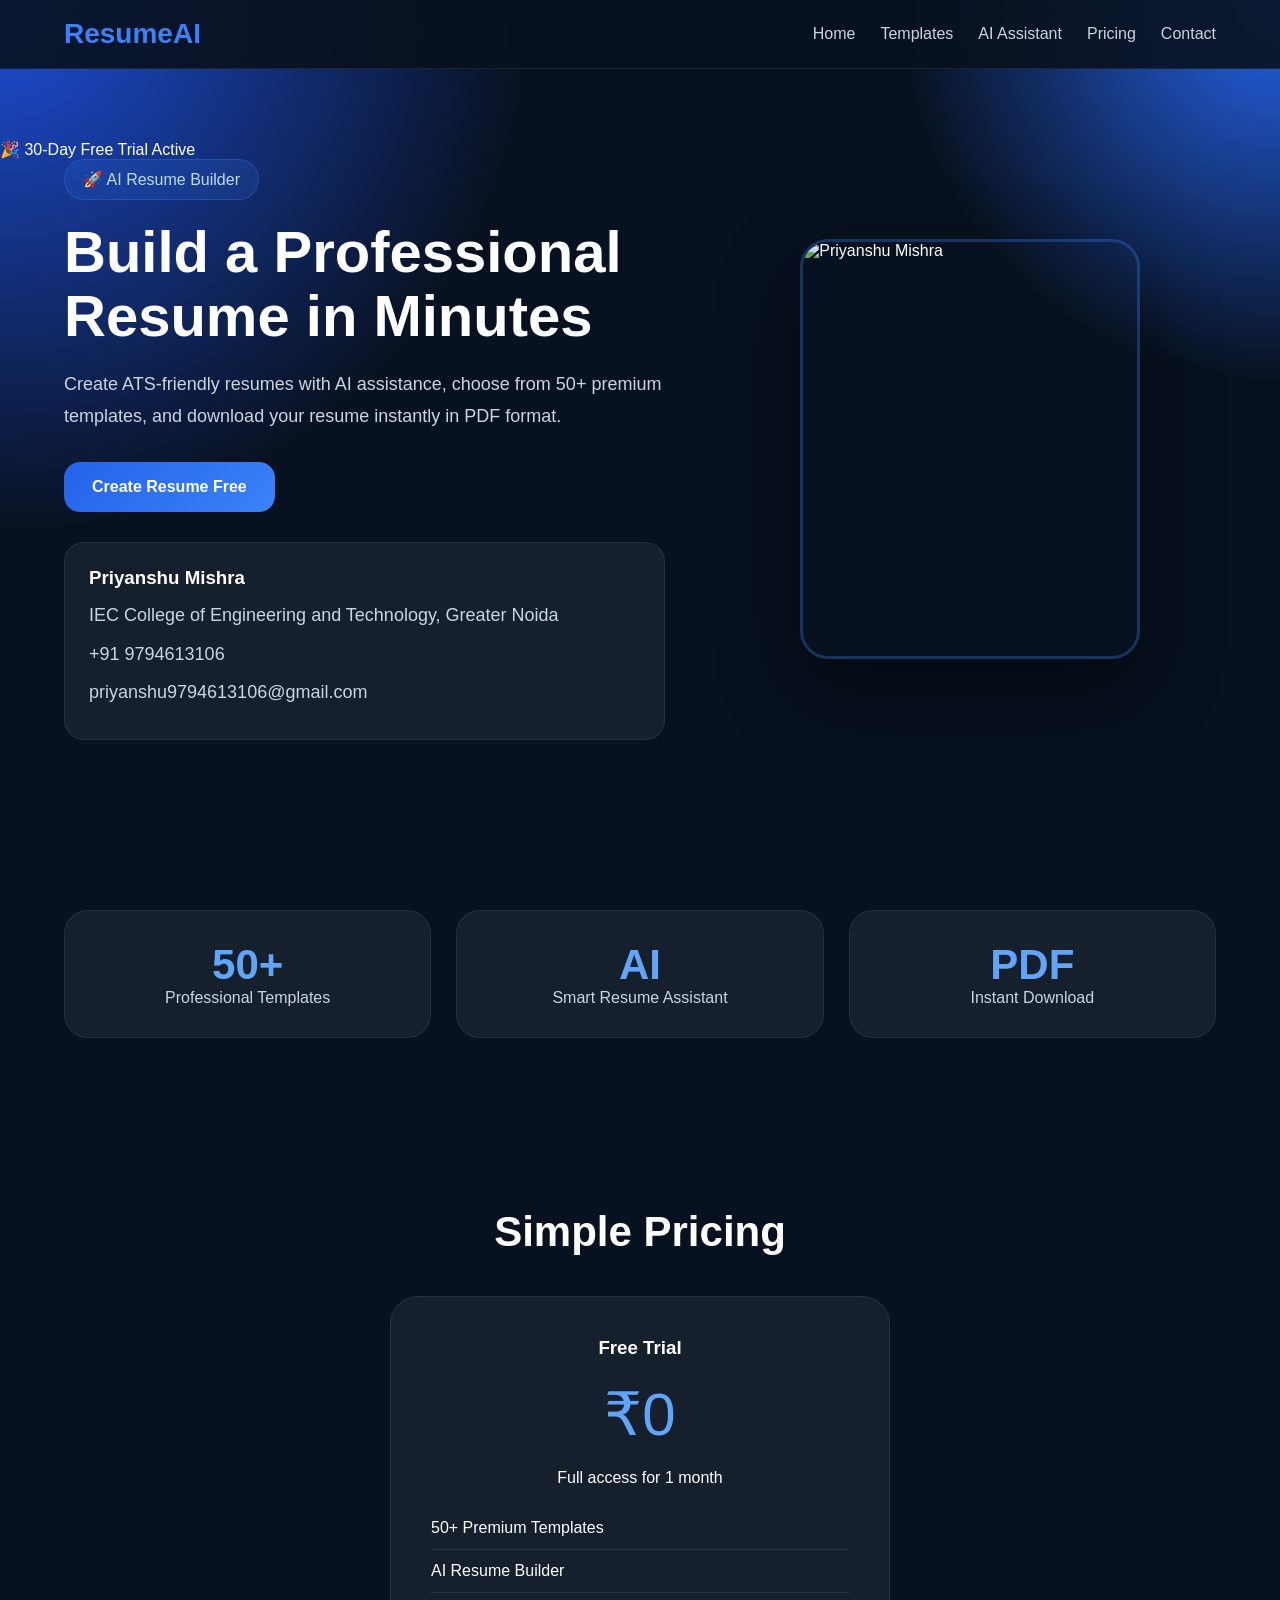
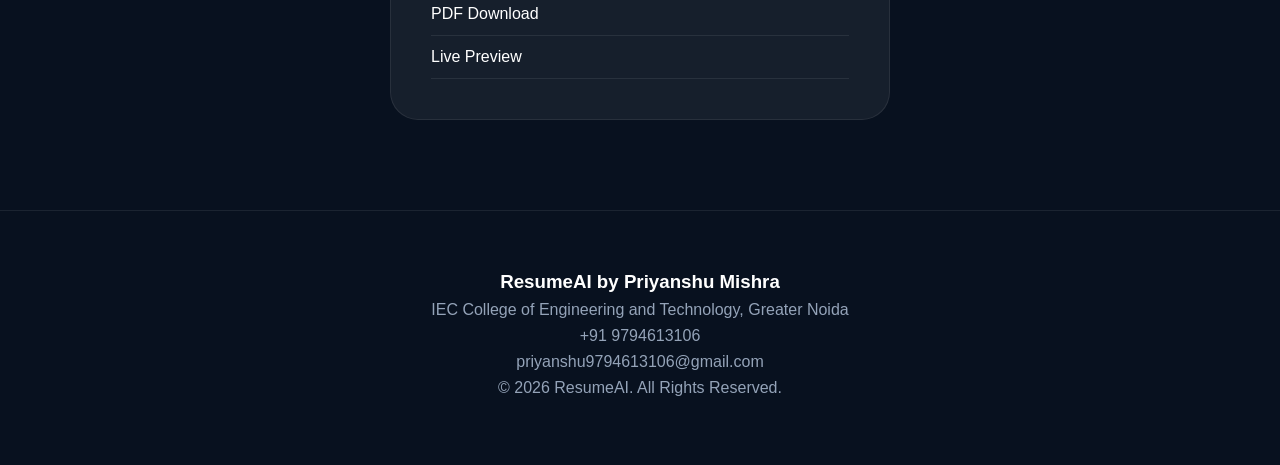
==== commit 577ecf44: "Update index.html" ====
--- a/index.html
+++ b/index.html
@@ -24,6 +24,9 @@
   </header>
 
   <section class="hero" id="home">
+    <div id="trialBanner" class="trial-banner">
+  🎉 30-Day Free Trial Active
+</div>
     <div class="container hero-content">
       <div class="hero-text">
         <span class="badge">🚀 AI Resume Builder</span>
--- a/style.css
+++ b/style.css
@@ -277,6 +277,155 @@
 
   .hero-image img{
     width:280px;
+    .pricing-grid{
+  display:grid;
+  grid-template-columns:repeat(2,1fr);
+  gap:30px;
+}
+
+.free-plan,
+.premium-plan{
+  position:relative;
+  background:rgba(255,255,255,.06);
+  border:1px solid rgba(255,255,255,.08);
+  border-radius:28px;
+  padding:40px;
+  backdrop-filter:blur(16px);
+}
+
+.plan-badge{
+  position:absolute;
+  top:-12px;
+  left:30px;
+  background:#10b981;
+  color:#fff;
+  padding:8px 16px;
+  border-radius:999px;
+  font-size:12px;
+  font-weight:700;
+}
+
+.plan-badge.premium{
+  background:#2563eb;
+}
+
+.plan-duration{
+  color:#cbd5e1;
+  margin-bottom:20px;
+}
+
+.premium-plan{
+  border:2px solid #2563eb;
+  transform:scale(1.03);
+}
+
+@media(max-width:900px){
+  .pricing-grid{
+    grid-template-columns:1fr;
+  }
+
+  .premium-plan{
+    transform:none;
+    .ai-btn{
+  width:100%;
+  margin-top:16px;
+  background:linear-gradient(135deg,#7c3aed,#2563eb);
+}
+
+.ai-btn:hover{
+  transform:translateY(-2px);
+}
+
+.ai-note{
+  margin-top:16px;
+  padding:16px;
+  border-radius:14px;
+  background:rgba(124,58,237,.12);
+  border:1px solid rgba(124,58,237,.25);
+  color:#cbd5e1;
+  font-size:14px;
+  line-height:1.6;
+}
+    .template-page{
+  padding:120px 0 80px;
+}
+
+.template-grid-premium{
+  display:grid;
+  grid-template-columns:repeat(3,1fr);
+  gap:30px;
+}
+
+.template-box{
+  background:rgba(255,255,255,.06);
+  border:1px solid rgba(255,255,255,.08);
+  border-radius:24px;
+  padding:20px;
+  transition:.3s;
+}
+
+.template-box:hover{
+  transform:translateY(-10px);
+  border-color:#2563eb;
+}
+
+.template-preview{
+  height:260px;
+  border-radius:18px;
+  margin-bottom:18px;
+}
+
+.blue{
+  background:linear-gradient(180deg,#2563eb,#1d4ed8);
+}
+
+.dark{
+  background:linear-gradient(180deg,#111827,#1f2937);
+}
+
+.green{
+  background:linear-gradient(180deg,#10b981,#047857);
+}
+
+.purple{
+  background:linear-gradient(180deg,#7c3aed,#5b21b6);
+}
+
+.orange{
+  background:linear-gradient(180deg,#f59e0b,#d97706);
+}
+
+.red{
+  background:linear-gradient(180deg,#ef4444,#b91c1c);
+}
+
+.template-box h3{
+  margin-bottom:10px;
+}
+
+.template-box p{
+  color:#cbd5e1;
+  margin-bottom:20px;
+}
+
+@media(max-width:900px){
+  .template-grid-premium{
+    grid-template-columns:1fr;
+  }
+}
+    
+  }
+}
+    .trial-banner{
+  background:#10b981;
+  color:#fff;
+  text-align:center;
+  padding:12px;
+  border-radius:12px;
+  font-weight:600;
+  margin-bottom:25px;
+}
+    
     height:360px;
   }
 }
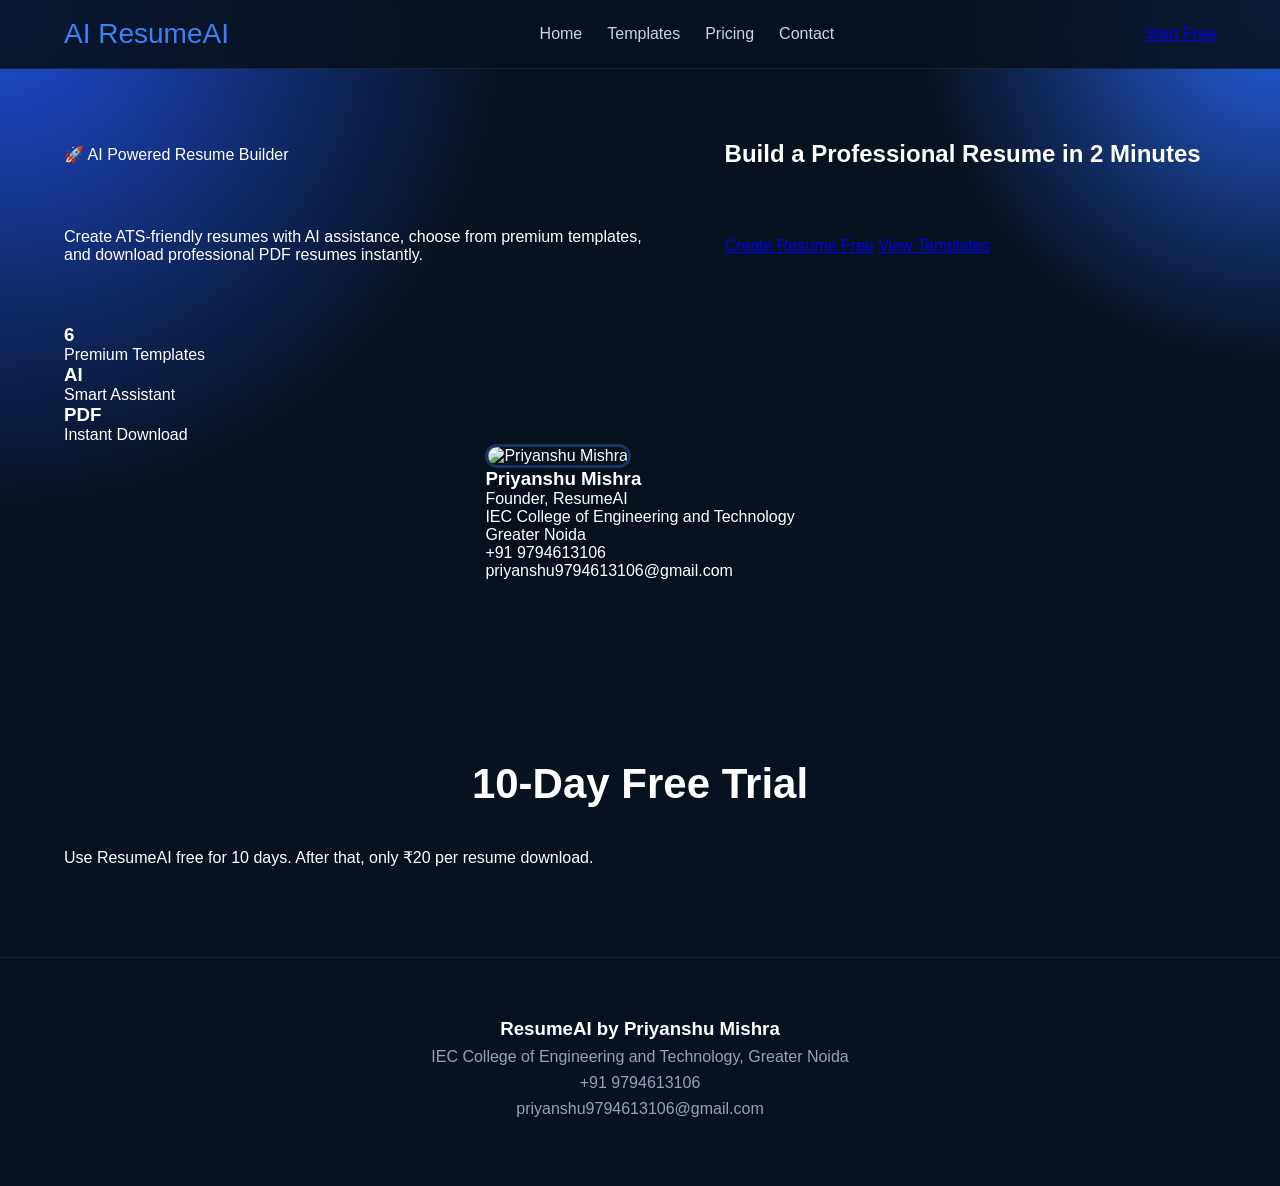
==== commit 55c3b651: "Update index.html" ====
--- a/index.html
+++ b/index.html
@@ -1,98 +1,117 @@
 <!DOCTYPE html>
 <html lang="en">
 <head>
-  <meta charset="UTF-8">
-  <meta name="viewport" content="width=device-width, initial-scale=1.0">
+  <meta charset="UTF-8" />
+  <meta name="viewport" content="width=device-width, initial-scale=1.0" />
   <title>ResumeAI by Priyanshu Mishra</title>
-  <meta name="description" content="AI-powered professional resume builder by Priyanshu Mishra">
-  <link rel="stylesheet" href="style.css">
+  <meta name="description" content="Professional AI Resume Builder by Priyanshu Mishra" />
+  <link rel="preconnect" href="https://fonts.googleapis.com">
+  <link rel="preconnect" href="https://fonts.gstatic.com" crossorigin>
+  <link href="https://fonts.googleapis.com/css2?family=Poppins:wght@300;400;500;600;700;800&display=swap" rel="stylesheet">
+  <link rel="stylesheet" href="style.css" />
 </head>
-  <script src="https://cdnjs.cloudflare.com/ajax/libs/html2pdf.js/0.10.1/html2pdf.bundle.min.js"></script>
 <body>
 
   <header class="navbar">
-    <div class="container">
-      <h2 class="logo">ResumeAI</h2>
-      <nav>
+    <div class="container nav-container">
+      <div class="logo">
+        <span class="logo-icon">AI</span>
+        <span>ResumeAI</span>
+      </div>
+
+      <nav class="nav-links">
         <a href="#home">Home</a>
         <a href="#templates">Templates</a>
-        <a href="#ai">AI Assistant</a>
         <a href="#pricing">Pricing</a>
         <a href="#contact">Contact</a>
       </nav>
+
+      <a href="resume.html" class="nav-btn">Start Free</a>
     </div>
   </header>
 
   <section class="hero" id="home">
-    <div id="trialBanner" class="trial-banner">
-  🎉 30-Day Free Trial Active
-</div>
-    <div class="container hero-content">
-      <div class="hero-text">
-        <span class="badge">🚀 AI Resume Builder</span>
-        <h1>Build a Professional Resume in Minutes</h1>
-        <p>
-          Create ATS-friendly resumes with AI assistance, choose from 50+ premium
-          templates, and download your resume instantly in PDF format.
+    <div class="container hero-grid">
+
+      <div class="hero-content">
+
+        <div class="hero-badge">
+          🚀 AI Powered Resume Builder
+        </div>
+
+        <h1>
+          Build a Professional Resume in
+          <span>2 Minutes</span>
+        </h1>
+
+        <p class="hero-text">
+          Create ATS-friendly resumes with AI assistance, choose from premium templates,
+          and download professional PDF resumes instantly.
         </p>
 
-        <a href="resume.html" class="btn">Create Resume Free</a>
+        <div class="hero-buttons">
+          <a href="resume.html" class="btn-primary">Create Resume Free</a>
+          <a href="#templates" class="btn-secondary">View Templates</a>
+        </div>
 
-        <div class="founder-info">
-          <h3>Priyanshu Mishra</h3>
-          <p>IEC College of Engineering and Technology, Greater Noida</p>
-          <p>+91 9794613106</p>
-          <p>priyanshu9794613106@gmail.com</p>
+        <div class="hero-stats">
+          <div class="stat">
+            <h3>6</h3>
+            <p>Premium Templates</p>
+          </div>
+
+          <div class="stat">
+            <h3>AI</h3>
+            <p>Smart Assistant</p>
+          </div>
+
+          <div class="stat">
+            <h3>PDF</h3>
+            <p>Instant Download</p>
+          </div>
         </div>
+
       </div>
 
       <div class="hero-image">
-        <img src="assets/profile.jpg" alt="Priyanshu Mishra">
+
+        <div class="profile-card">
+
+          <img src="assets/profile.jpg" alt="Priyanshu Mishra">
+
+          <h3>Priyanshu Mishra</h3>
+
+          <p>Founder, ResumeAI</p>
+
+          <div class="profile-info">
+            <p>IEC College of Engineering and Technology</p>
+            <p>Greater Noida</p>
+            <p>+91 9794613106</p>
+            <p>priyanshu9794613106@gmail.com</p>
+          </div>
+
+        </div>
+
       </div>
-    </div>
-  </section>
 
-  <section class="stats">
-    <div class="container">
-      <div class="stat-box">
-        <h2>50+</h2>
-        <p>Professional Templates</p>
-      </div>
-      <div class="stat-box">
-        <h2>AI</h2>
-        <p>Smart Resume Assistant</p>
-      </div>
-      <div class="stat-box">
-        <h2>PDF</h2>
-        <p>Instant Download</p>
-      </div>
     </div>
   </section>
 
   <section class="pricing" id="pricing">
     <div class="container">
-      <h2>Simple Pricing</h2>
-      <div class="price-card">
-        <h3>Free Trial</h3>
-        <p class="price">₹0</p>
-        <p>Full access for 1 month</p>
-        <ul>
-          <li>50+ Premium Templates</li>
-          <li>AI Resume Builder</li>
-          <li>PDF Download</li>
-          <li>Live Preview</li>
-        </ul>
+      <div class="section-title">
+        <h2>10-Day Free Trial</h2>
+        <p>Use ResumeAI free for 10 days. After that, only ₹20 per resume download.</p>
       </div>
     </div>
   </section>
 
-  <footer id="contact">
+  <footer class="footer" id="contact">
     <div class="container">
       <h3>ResumeAI by Priyanshu Mishra</h3>
       <p>IEC College of Engineering and Technology, Greater Noida</p>
       <p>+91 9794613106</p>
       <p>priyanshu9794613106@gmail.com</p>
-      <p>© 2026 ResumeAI. All Rights Reserved.</p>
     </div>
   </footer>
 
--- a/style.css
+++ b/style.css
@@ -425,6 +425,87 @@
   font-weight:600;
   margin-bottom:25px;
 }
+    .payment-page{
+  padding:120px 0 80px;
+}
+
+.payment-container{
+  display:flex;
+  justify-content:center;
+}
+
+.payment-card{
+  width:100%;
+  max-width:560px;
+  background:rgba(255,255,255,.06);
+  border:1px solid rgba(255,255,255,.08);
+  border-radius:28px;
+  padding:40px;
+  text-align:center;
+  backdrop-filter:blur(18px);
+}
+
+.payment-badge{
+  display:inline-block;
+  padding:8px 16px;
+  border-radius:999px;
+  background:rgba(37,99,235,.15);
+  border:1px solid rgba(59,130,246,.35);
+  color:#bfdbfe;
+  font-size:13px;
+  font-weight:600;
+  margin-bottom:18px;
+}
+
+.payment-card h1{
+  font-size:36px;
+  margin-bottom:12px;
+}
+
+.payment-subtitle{
+  color:#cbd5e1;
+  line-height:1.7;
+  margin-bottom:28px;
+}
+
+.price-display{
+  font-size:56px;
+  font-weight:800;
+  color:#60a5fa;
+  margin-bottom:24px;
+}
+
+.qr-box{
+  background:#fff;
+  border-radius:22px;
+  padding:20px;
+  display:flex;
+  justify-content:center;
+  margin:0 auto 22px;
+}
+
+.qr-box img{
+  width:260px;
+  height:260px;
+  object-fit:contain;
+}
+
+.payment-info{
+  color:#cbd5e1;
+  line-height:1.8;
+  margin-bottom:24px;
+}
+
+.payment-btn{
+  width:100%;
+  justify-content:center;
+}
+
+.secure-note{
+  color:#94a3b8;
+  margin-top:16px;
+  font-size:14px;
+}
     
     height:360px;
   }
